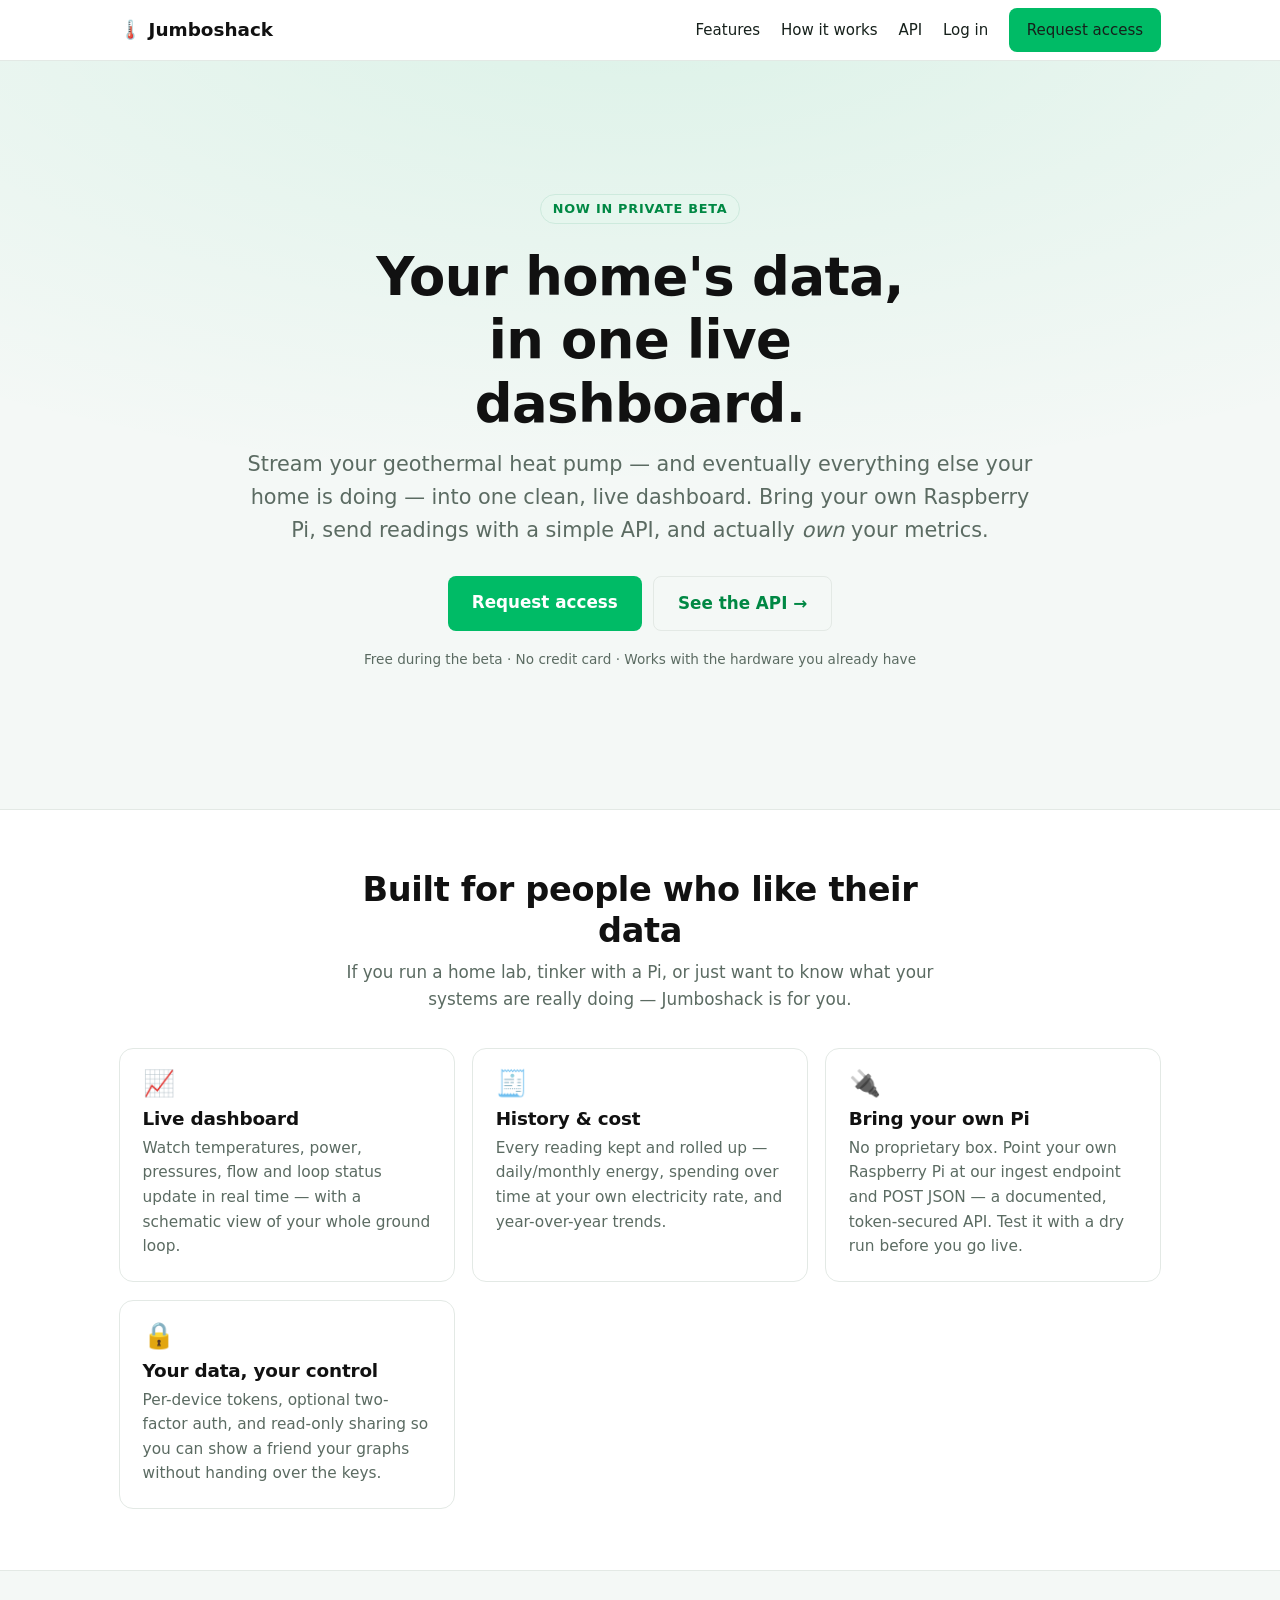
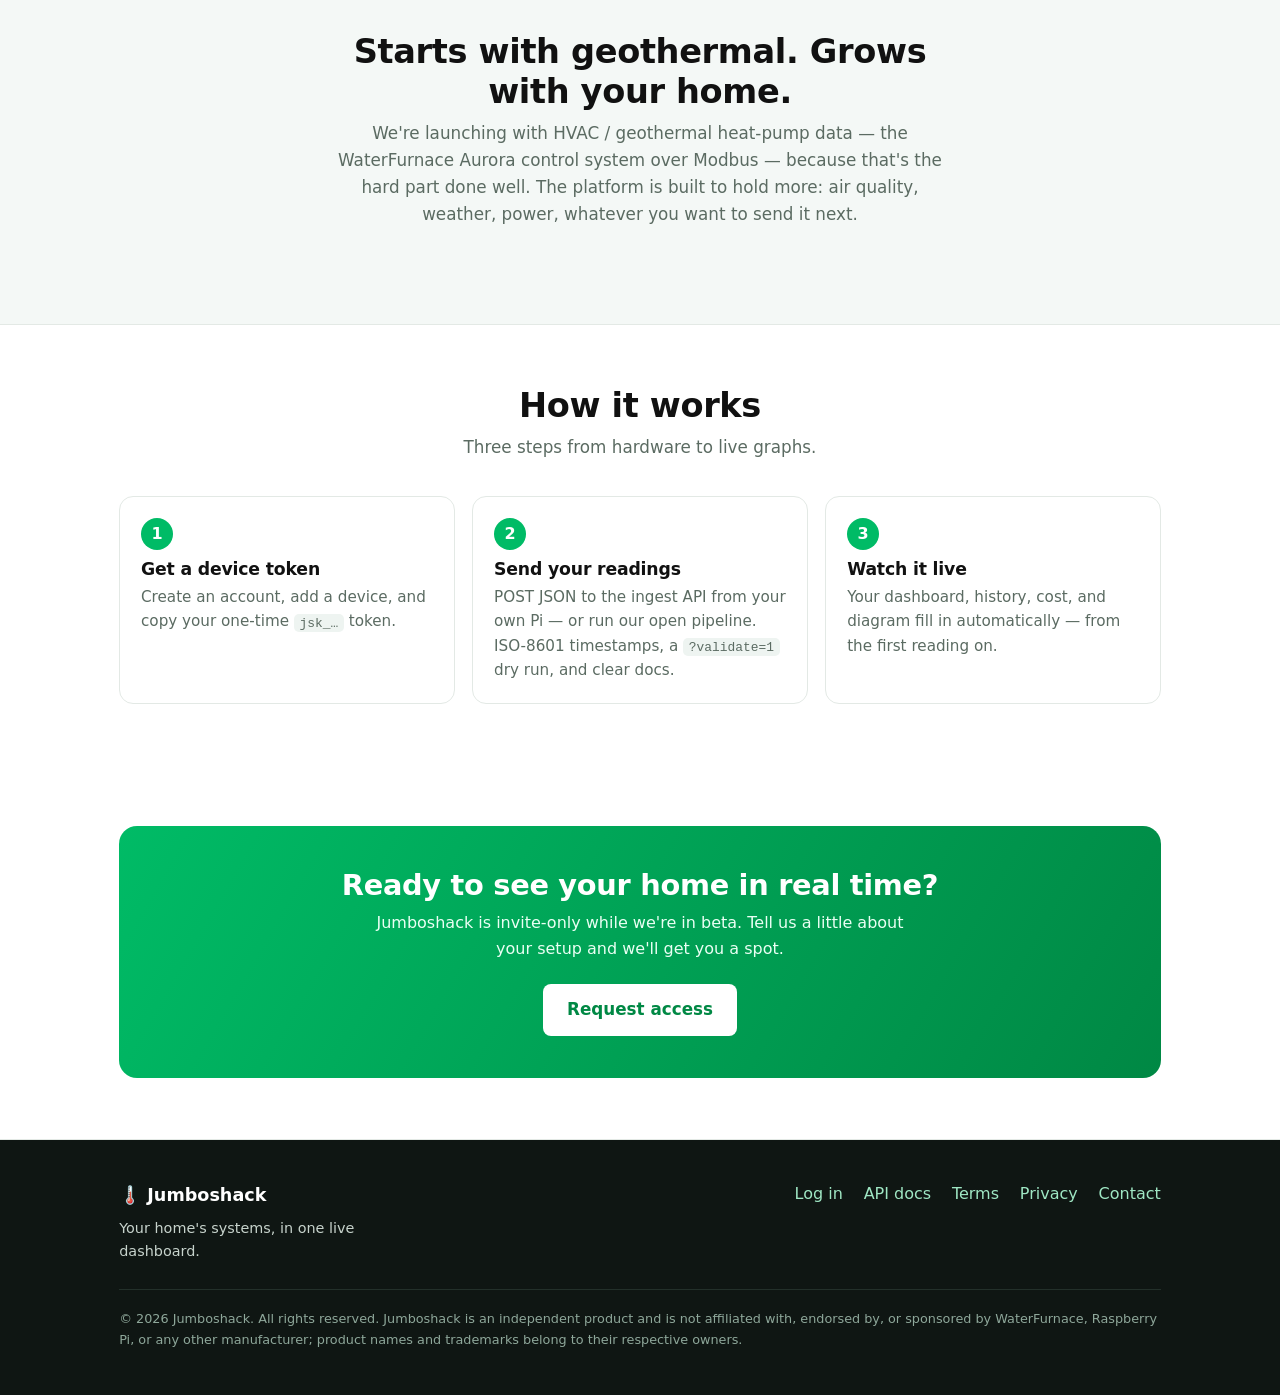
==== index.html @ 41e6fee7 "Add landing page + Terms & Privacy (v1)" ====
<!doctype html>
<html lang="en">
<head>
<meta charset="utf-8">
<meta name="viewport" content="width=device-width,initial-scale=1">
<title>Jumboshack — your home's data, in one live dashboard</title>
<meta name="description" content="Stream your geothermal heat pump (and more) into one live dashboard. Bring your own Raspberry Pi, send data with a simple API, and own your metrics. Built for home-lab tinkerers.">
<meta property="og:title" content="Jumboshack — your home's data, in one live dashboard">
<meta property="og:description" content="Stream your geothermal heat pump and more into one live dashboard. Bring your own Pi, send data with a simple API, own your metrics.">
<meta property="og:type" content="website">
<link rel="icon" href="data:image/svg+xml,<svg xmlns='http://www.w3.org/2000/svg' viewBox='0 0 100 100'><text y='.9em' font-size='90'>🌡️</text></svg>">
<link rel="stylesheet" href="style.css">
</head>
<body>

<header class="nav">
  <div class="wrap">
    <a class="brand" href="/">🌡️ Jumboshack</a>
    <nav>
      <a href="#features" class="hide-sm">Features</a>
      <a href="#how" class="hide-sm">How it works</a>
      <a href="https://app.jumboshack.com/ingest-docs" class="hide-sm">API</a>
      <a href="https://app.jumboshack.com/login">Log in</a>
      <a class="btn" href="mailto:hello@jumboshack.com?subject=Jumboshack%20access%20request">Request access</a>
    </nav>
  </div>
</header>

<section class="hero">
  <div class="wrap">
    <span class="eyebrow">Now in private beta</span>
    <h1>Your home's data, in one live dashboard.</h1>
    <p class="sub">Stream your geothermal heat pump — and eventually everything else your home is doing — into one clean, live dashboard. Bring your own Raspberry Pi, send readings with a simple API, and actually <em>own</em> your metrics.</p>
    <div class="cta-row">
      <a class="btn lg" href="mailto:hello@jumboshack.com?subject=Jumboshack%20access%20request">Request access</a>
      <a class="btn ghost lg" href="https://app.jumboshack.com/ingest-docs">See the API →</a>
    </div>
    <p class="note">Free during the beta · No credit card · Works with the hardware you already have</p>
  </div>
</section>

<section id="features">
  <div class="wrap">
    <div class="section-head">
      <h2>Built for people who like their data</h2>
      <p>If you run a home lab, tinker with a Pi, or just want to know what your systems are really doing — Jumboshack is for you.</p>
    </div>
    <div class="grid">
      <div class="card">
        <div class="ic">📈</div>
        <h3>Live dashboard</h3>
        <p>Watch temperatures, power, pressures, flow and loop status update in real time — with a schematic view of your whole ground loop.</p>
      </div>
      <div class="card">
        <div class="ic">🧾</div>
        <h3>History &amp; cost</h3>
        <p>Every reading kept and rolled up — daily/monthly energy, spending over time at your own electricity rate, and year-over-year trends.</p>
      </div>
      <div class="card">
        <div class="ic">🔌</div>
        <h3>Bring your own Pi</h3>
        <p>No proprietary box. Point your own Raspberry Pi at our ingest endpoint and POST JSON — a documented, token-secured API. Test it with a dry run before you go live.</p>
      </div>
      <div class="card">
        <div class="ic">🔒</div>
        <h3>Your data, your control</h3>
        <p>Per-device tokens, optional two-factor auth, and read-only sharing so you can show a friend your graphs without handing over the keys.</p>
      </div>
    </div>
  </div>
</section>

<section class="soft-bg">
  <div class="wrap">
    <div class="section-head">
      <h2>Starts with geothermal. Grows with your home.</h2>
      <p>We're launching with HVAC / geothermal heat-pump data — the WaterFurnace Aurora control system over Modbus — because that's the hard part done well. The platform is built to hold more: air quality, weather, power, whatever you want to send it next.</p>
    </div>
  </div>
</section>

<section id="how">
  <div class="wrap">
    <div class="section-head">
      <h2>How it works</h2>
      <p>Three steps from hardware to live graphs.</p>
    </div>
    <div class="steps">
      <div class="step">
        <h3>Get a device token</h3>
        <p>Create an account, add a device, and copy your one-time <code>jsk_…</code> token.</p>
      </div>
      <div class="step">
        <h3>Send your readings</h3>
        <p>POST JSON to the ingest API from your own Pi — or run our open pipeline. ISO-8601 timestamps, a <code>?validate=1</code> dry run, and clear docs.</p>
      </div>
      <div class="step">
        <h3>Watch it live</h3>
        <p>Your dashboard, history, cost, and diagram fill in automatically — from the first reading on.</p>
      </div>
    </div>
  </div>
</section>

<section>
  <div class="wrap">
    <div class="band">
      <h2>Ready to see your home in real time?</h2>
      <p>Jumboshack is invite-only while we're in beta. Tell us a little about your setup and we'll get you a spot.</p>
      <a class="btn lg" href="mailto:hello@jumboshack.com?subject=Jumboshack%20access%20request">Request access</a>
    </div>
  </div>
</section>

<footer>
  <div class="wrap">
    <div class="cols">
      <div>
        <div class="brand" style="font-size:1.1rem">🌡️ Jumboshack</div>
        <p style="max-width:34ch;font-size:.9rem;margin:.5rem 0 0">Your home's systems, in one live dashboard.</p>
      </div>
      <nav>
        <a href="https://app.jumboshack.com/login">Log in</a>
        <a href="https://app.jumboshack.com/ingest-docs">API docs</a>
        <a href="terms.html">Terms</a>
        <a href="privacy.html">Privacy</a>
        <a href="mailto:hello@jumboshack.com">Contact</a>
      </nav>
    </div>
    <p class="fine">
      © 2026 Jumboshack. All rights reserved. Jumboshack is an independent product and is not affiliated with,
      endorsed by, or sponsored by WaterFurnace, Raspberry Pi, or any other manufacturer; product names and
      trademarks belong to their respective owners.
    </p>
  </div>
</footer>

</body>
</html>
---- style.css ----
/* Jumboshack marketing site — shared styles */
:root{
  --green:#0b6; --green-dark:#0a5; --green-ink:#084;
  --ink:#16201b; --muted:#5b6b62; --bg:#fff; --soft:#f4f8f6;
  --border:#e3e9e5; --maxw:1080px; --readw:720px;
  --font:system-ui,-apple-system,"Segoe UI",Roboto,Helvetica,Arial,sans-serif;
  --mono:ui-monospace,SFMono-Regular,Menlo,Consolas,monospace;
}
*{box-sizing:border-box}
html{scroll-behavior:smooth}
body{margin:0;font-family:var(--font);color:var(--ink);background:var(--bg);line-height:1.6;-webkit-font-smoothing:antialiased}
a{color:var(--green-ink);text-decoration:none}
a:hover{text-decoration:underline}
h1,h2,h3{line-height:1.2;color:#111;letter-spacing:-.01em}
.wrap{max-width:var(--maxw);margin:0 auto;padding:0 1.2rem}

/* nav */
.nav{position:sticky;top:0;z-index:20;background:rgba(255,255,255,.9);backdrop-filter:blur(8px);border-bottom:1px solid var(--border)}
.nav .wrap{display:flex;align-items:center;gap:1rem;height:60px}
.brand{font-weight:800;font-size:1.15rem;color:#111;display:flex;align-items:center;gap:.4rem}
.brand:hover{text-decoration:none}
.nav nav{margin-left:auto;display:flex;gap:1.3rem;align-items:center}
.nav nav a{color:var(--ink);font-weight:500;font-size:.94rem}
.btn{display:inline-block;background:var(--green);color:#fff;padding:.6rem 1.1rem;border-radius:8px;font-weight:600;border:0;cursor:pointer;transition:background .15s}
.btn:hover{background:var(--green-dark);text-decoration:none}
.btn.ghost{background:transparent;color:var(--green-ink);border:1px solid var(--border)}
.btn.ghost:hover{background:var(--soft)}
.btn.lg{padding:.8rem 1.5rem;font-size:1.05rem}
@media(max-width:640px){.nav nav a.hide-sm{display:none}}

/* hero */
.hero{background:radial-gradient(1200px 500px at 50% -10%,rgba(0,187,102,.10),transparent),var(--soft);border-bottom:1px solid var(--border)}
.hero .wrap{padding:4.5rem 1.2rem 4rem;text-align:center}
.eyebrow{display:inline-block;font-size:.8rem;font-weight:700;letter-spacing:.06em;text-transform:uppercase;color:var(--green-ink);background:#e6f6ee;border:1px solid #cdeadd;padding:.25rem .7rem;border-radius:999px;margin-bottom:1.1rem}
.hero h1{font-size:clamp(2rem,5vw,3.3rem);margin:.2rem 0 .8rem;max-width:16ch;margin-left:auto;margin-right:auto}
.hero p.sub{font-size:clamp(1.05rem,2.2vw,1.3rem);color:var(--muted);max-width:60ch;margin:0 auto 1.8rem}
.cta-row{display:flex;gap:.7rem;justify-content:center;flex-wrap:wrap}
.hero .note{margin-top:1.1rem;font-size:.85rem;color:var(--muted)}

/* sections */
section{padding:3.8rem 0}
.section-head{text-align:center;max-width:60ch;margin:0 auto 2.2rem}
.section-head h2{font-size:clamp(1.5rem,3.5vw,2.1rem);margin:0 0 .5rem}
.section-head p{color:var(--muted);margin:0;font-size:1.05rem}
.soft-bg{background:var(--soft);border-top:1px solid var(--border);border-bottom:1px solid var(--border)}

/* feature grid */
.grid{display:grid;grid-template-columns:repeat(auto-fit,minmax(250px,1fr));gap:1.1rem}
.card{background:var(--bg);border:1px solid var(--border);border-radius:14px;padding:1.4rem}
.card .ic{font-size:1.6rem;line-height:1}
.card h3{margin:.7rem 0 .35rem;font-size:1.15rem}
.card p{margin:0;color:var(--muted);font-size:.96rem}

/* steps */
.steps{display:grid;grid-template-columns:repeat(auto-fit,minmax(220px,1fr));gap:1.1rem;counter-reset:s}
.step{position:relative;padding:1.3rem 1.3rem 1.3rem 1.3rem;border:1px solid var(--border);border-radius:14px;background:#fff}
.step::before{counter-increment:s;content:counter(s);display:inline-flex;align-items:center;justify-content:center;width:2rem;height:2rem;border-radius:50%;background:var(--green);color:#fff;font-weight:700;margin-bottom:.6rem}
.step h3{margin:0 0 .3rem;font-size:1.08rem}
.step p{margin:0;color:var(--muted);font-size:.95rem}
.step code{font-family:var(--mono);background:#eef4f1;padding:.1rem .35rem;border-radius:5px;font-size:.85em}

/* callout band */
.band{background:linear-gradient(120deg,var(--green),var(--green-ink));color:#fff;border-radius:18px;padding:2.6rem;text-align:center}
.band h2{color:#fff;margin:0 0 .5rem;font-size:1.8rem}
.band p{margin:0 auto 1.4rem;max-width:55ch;color:#eafff4}
.band .btn{background:#fff;color:var(--green-ink)}
.band .btn:hover{background:#eafff4}

/* footer */
footer{border-top:1px solid var(--border);background:#0f1613;color:#c7d3cc;padding:2.6rem 0 2rem}
footer a{color:#9fe7c4}
footer .cols{display:flex;justify-content:space-between;gap:2rem;flex-wrap:wrap}
footer .brand{color:#fff}
footer nav{display:flex;gap:1.3rem;flex-wrap:wrap}
footer .fine{margin-top:1.6rem;font-size:.8rem;color:#8ea79a;border-top:1px solid #23302a;padding-top:1.2rem}

/* legal pages */
.legal{max-width:var(--readw);margin:0 auto;padding:2.5rem 1.2rem 4rem}
.legal h1{font-size:2rem;margin-bottom:.2rem}
.legal .updated{color:var(--muted);font-size:.9rem;margin-bottom:2rem}
.legal h2{font-size:1.25rem;margin:2rem 0 .6rem}
.legal p,.legal li{color:#2b352f}
.legal a{color:var(--green-ink)}
.legal .disclaimer{background:var(--soft);border:1px solid var(--border);border-radius:10px;padding:1rem 1.1rem;font-size:.92rem;color:var(--muted)}
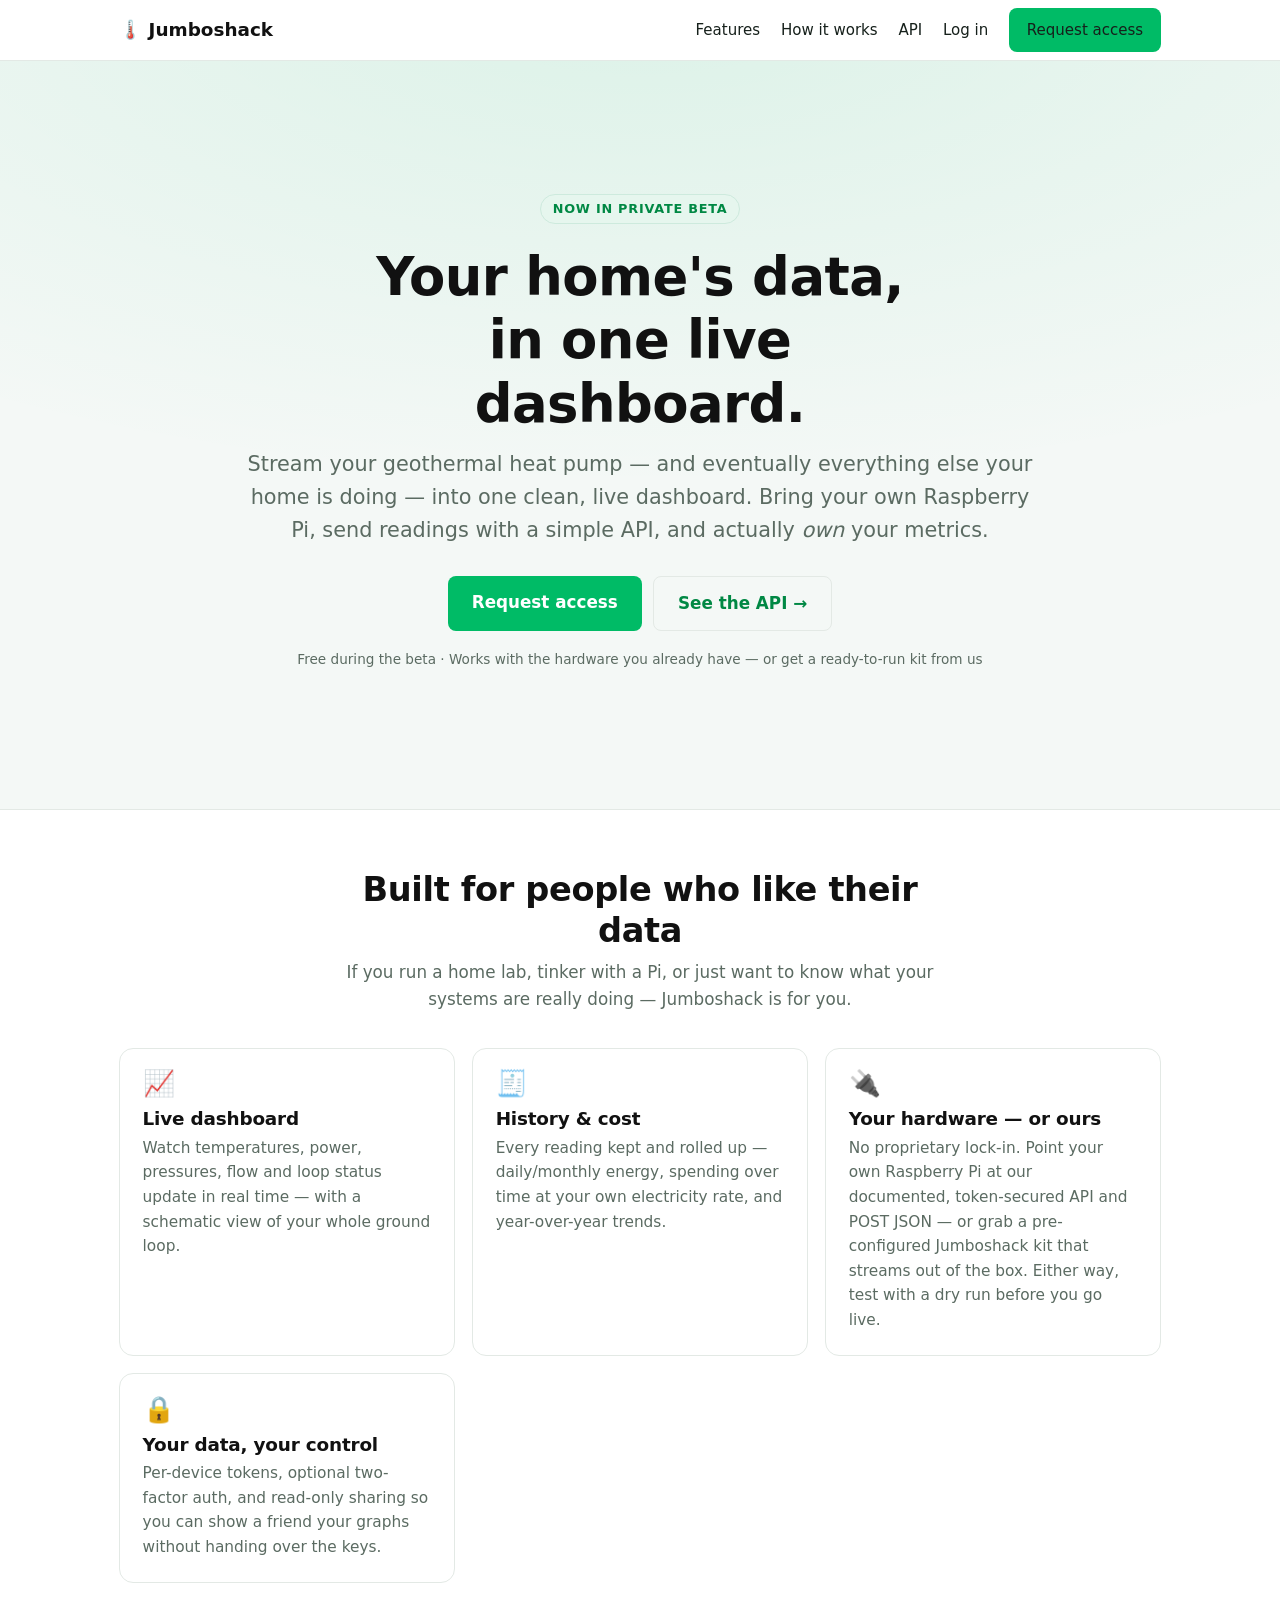
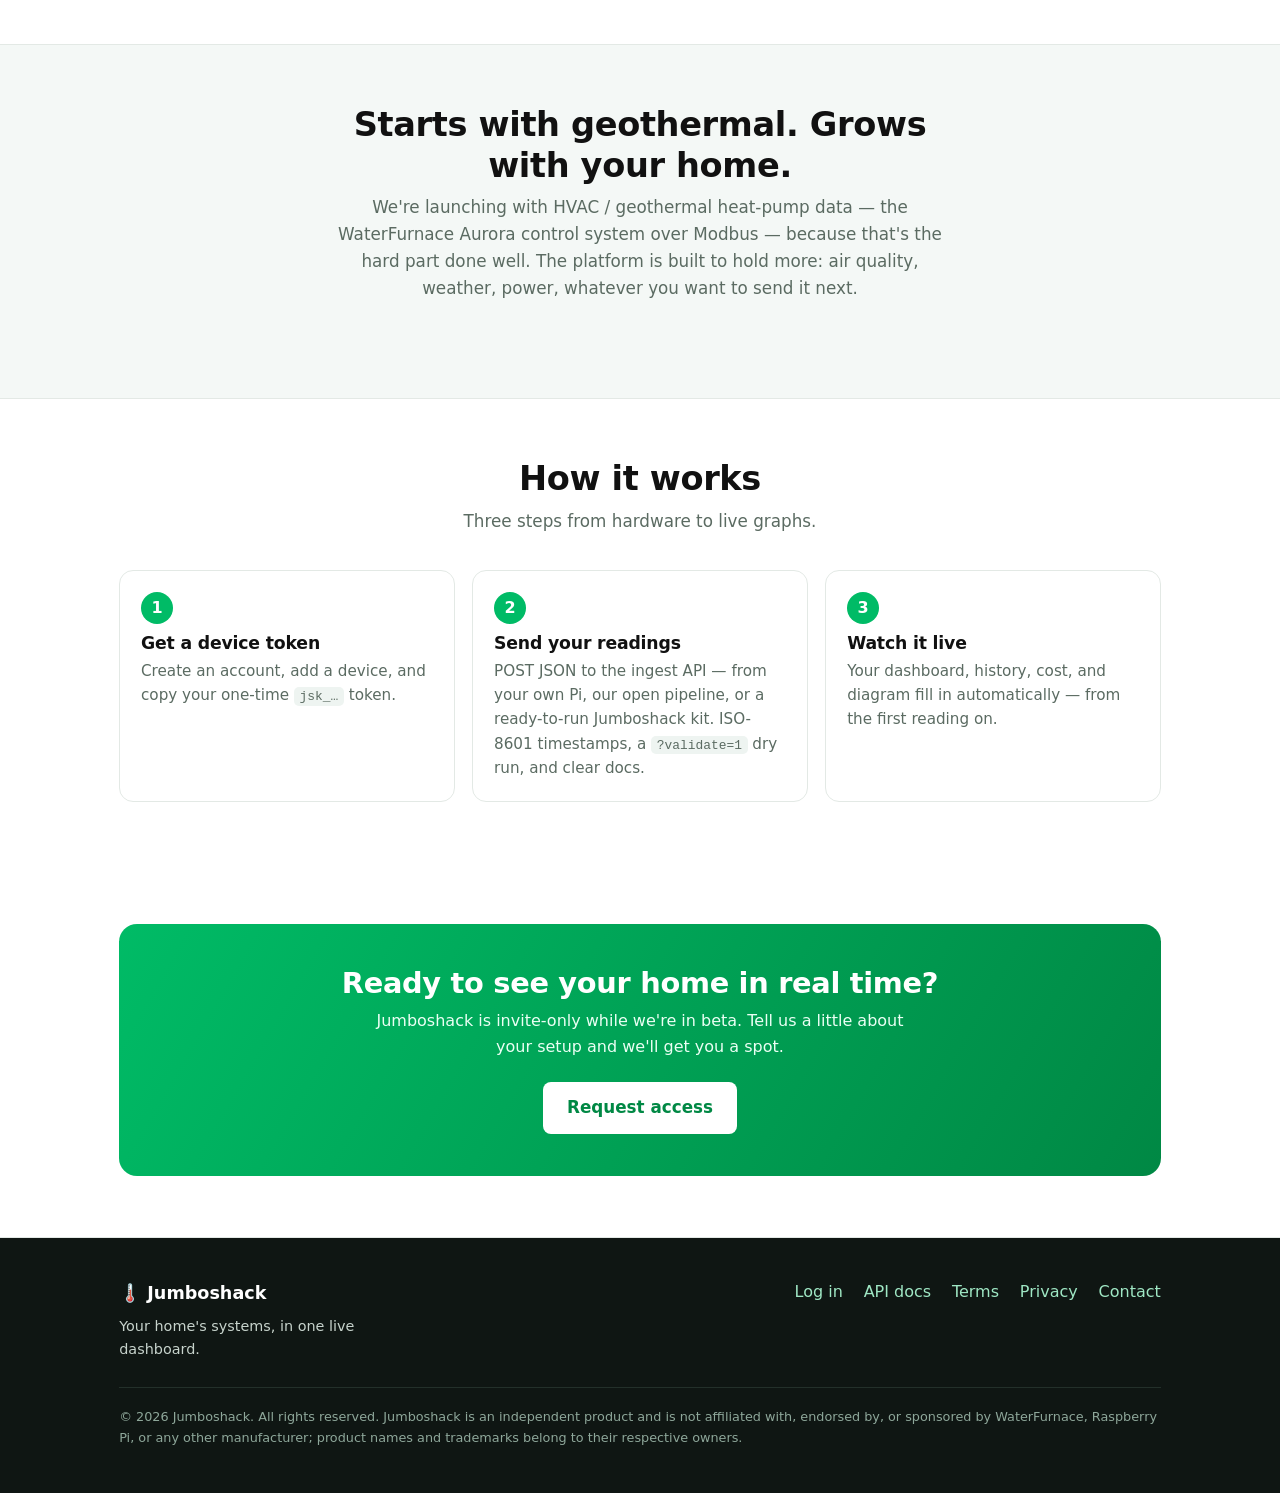
==== commit 9451a19b: "Landing: offer 'your hardware or ours' (ready-to-run kit)" ====
--- a/index.html
+++ b/index.html
@@ -35,7 +35,7 @@
       <a class="btn lg" href="mailto:hello@jumboshack.com?subject=Jumboshack%20access%20request">Request access</a>
       <a class="btn ghost lg" href="https://app.jumboshack.com/ingest-docs">See the API →</a>
     </div>
-    <p class="note">Free during the beta · No credit card · Works with the hardware you already have</p>
+    <p class="note">Free during the beta · Works with the hardware you already have — or get a ready-to-run kit from us</p>
   </div>
 </section>
 
@@ -58,8 +58,8 @@
       </div>
       <div class="card">
         <div class="ic">🔌</div>
-        <h3>Bring your own Pi</h3>
-        <p>No proprietary box. Point your own Raspberry Pi at our ingest endpoint and POST JSON — a documented, token-secured API. Test it with a dry run before you go live.</p>
+        <h3>Your hardware — or ours</h3>
+        <p>No proprietary lock-in. Point your own Raspberry Pi at our documented, token-secured API and POST JSON — or grab a pre-configured Jumboshack kit that streams out of the box. Either way, test with a dry run before you go live.</p>
       </div>
       <div class="card">
         <div class="ic">🔒</div>
@@ -92,7 +92,7 @@
       </div>
       <div class="step">
         <h3>Send your readings</h3>
-        <p>POST JSON to the ingest API from your own Pi — or run our open pipeline. ISO-8601 timestamps, a <code>?validate=1</code> dry run, and clear docs.</p>
+        <p>POST JSON to the ingest API — from your own Pi, our open pipeline, or a ready-to-run Jumboshack kit. ISO-8601 timestamps, a <code>?validate=1</code> dry run, and clear docs.</p>
       </div>
       <div class="step">
         <h3>Watch it live</h3>
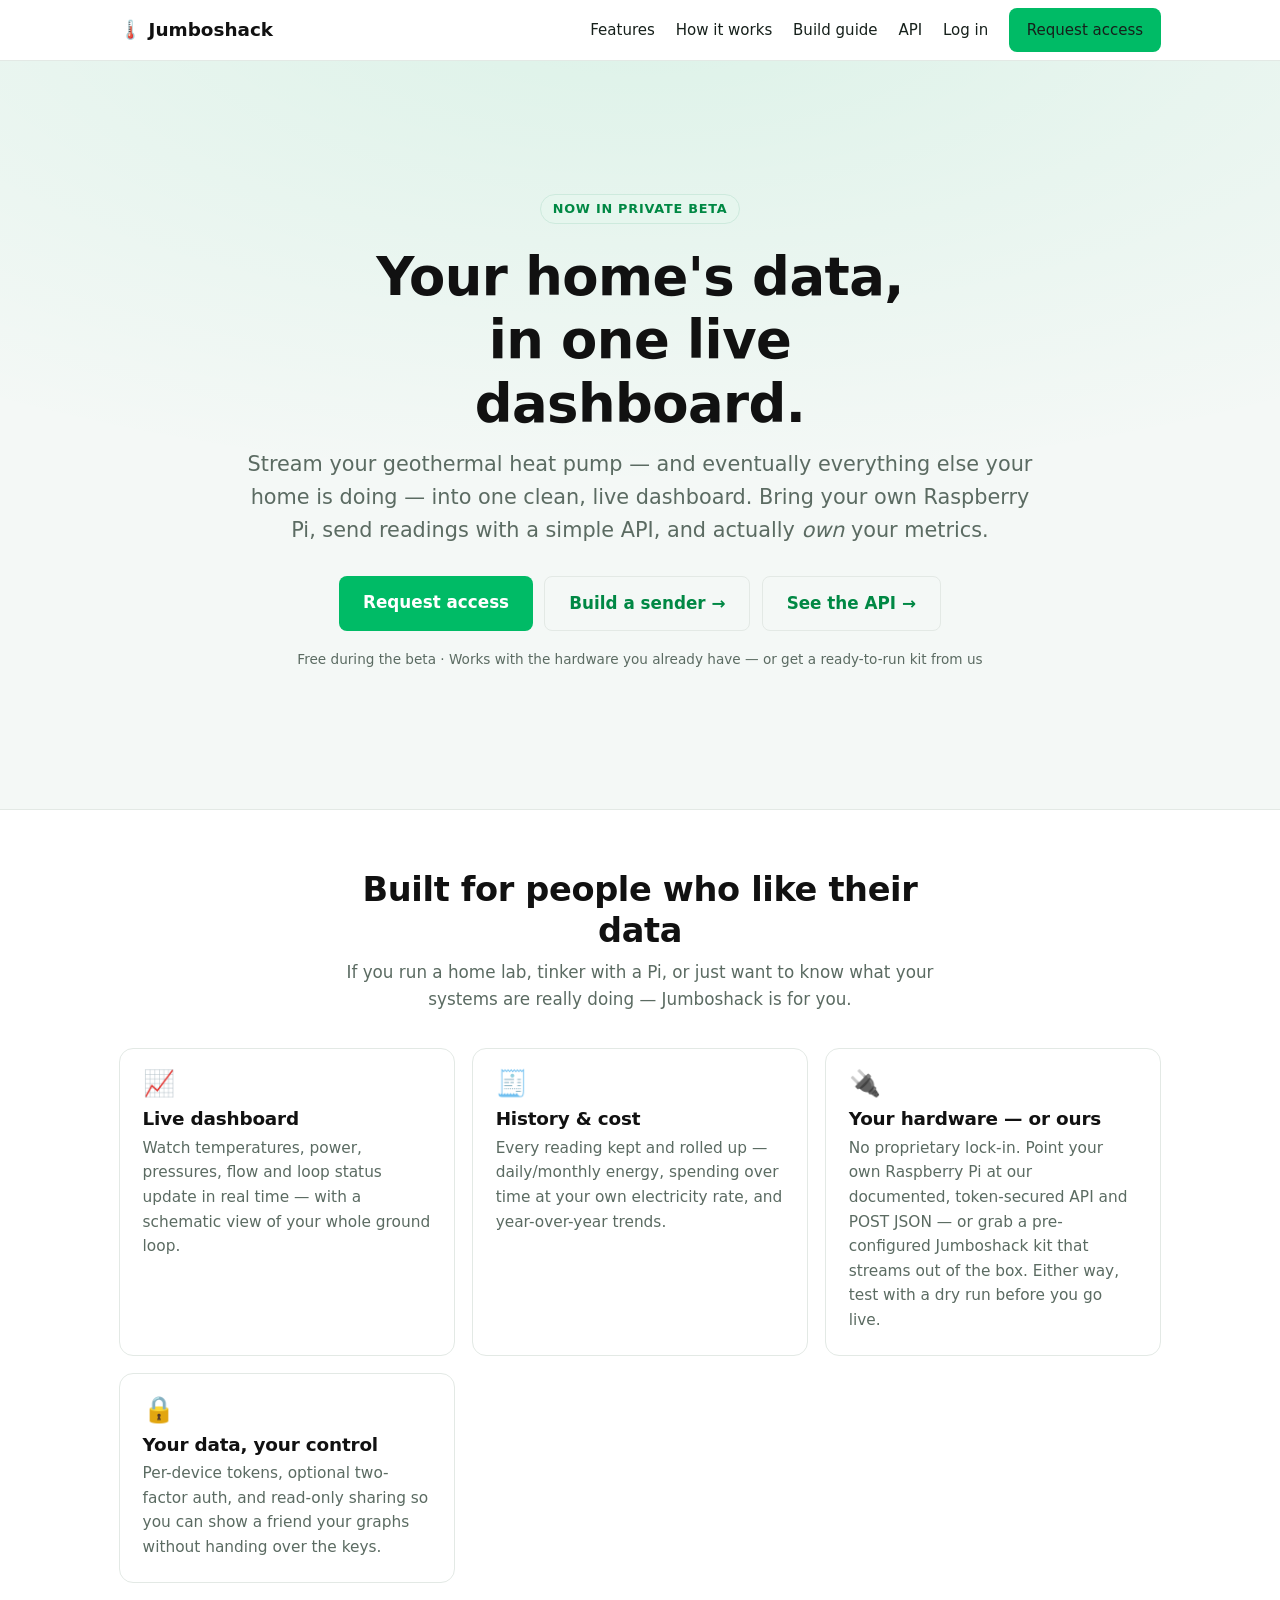
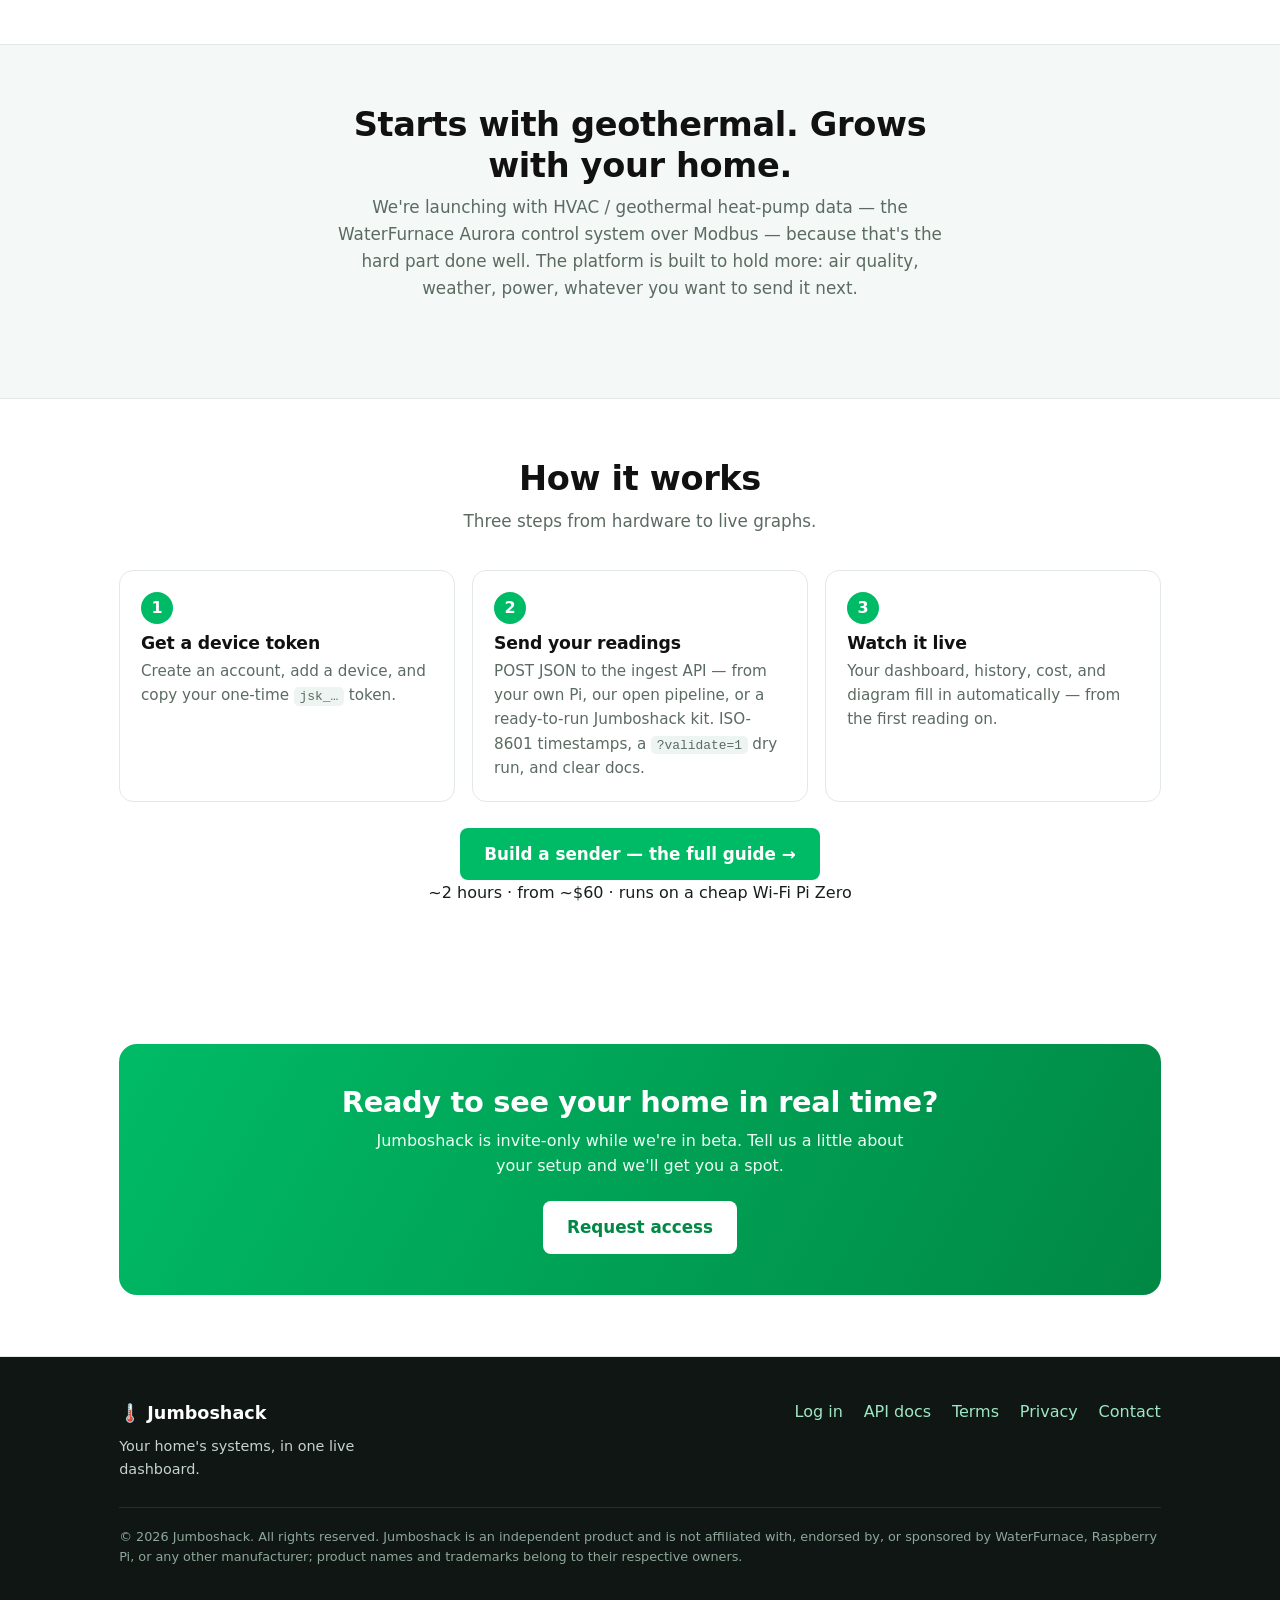
==== commit cc6711ad: "Guide: 'from ~$60' pricing + 'Build my setup' money-saver highlight (Python runs on cheap Wi-Fi Pis)" ====
--- a/index.html
+++ b/index.html
@@ -15,10 +15,11 @@
 
 <header class="nav">
   <div class="wrap">
-    <a class="brand" href="/">🌡️ Jumboshack</a>
+    <a class="brand" href="index.html">🌡️ Jumboshack</a>
     <nav>
       <a href="#features" class="hide-sm">Features</a>
       <a href="#how" class="hide-sm">How it works</a>
+      <a href="build.html" class="hide-sm">Build guide</a>
       <a href="https://app.jumboshack.com/ingest-docs" class="hide-sm">API</a>
       <a href="https://app.jumboshack.com/login">Log in</a>
       <a class="btn" href="mailto:hello@jumboshack.com?subject=Jumboshack%20access%20request">Request access</a>
@@ -33,6 +34,7 @@
     <p class="sub">Stream your geothermal heat pump — and eventually everything else your home is doing — into one clean, live dashboard. Bring your own Raspberry Pi, send readings with a simple API, and actually <em>own</em> your metrics.</p>
     <div class="cta-row">
       <a class="btn lg" href="mailto:hello@jumboshack.com?subject=Jumboshack%20access%20request">Request access</a>
+      <a class="btn ghost lg" href="build.html">Build a sender →</a>
       <a class="btn ghost lg" href="https://app.jumboshack.com/ingest-docs">See the API →</a>
     </div>
     <p class="note">Free during the beta · Works with the hardware you already have — or get a ready-to-run kit from us</p>
@@ -99,6 +101,10 @@
         <p>Your dashboard, history, cost, and diagram fill in automatically — from the first reading on.</p>
       </div>
     </div>
+    <p style="text-align:center;margin-top:1.6rem">
+      <a class="btn lg" href="build.html">Build a sender — the full guide →</a><br>
+      <span class="note">~2 hours · from ~$60 · runs on a cheap Wi-Fi Pi Zero</span>
+    </p>
   </div>
 </section>
 
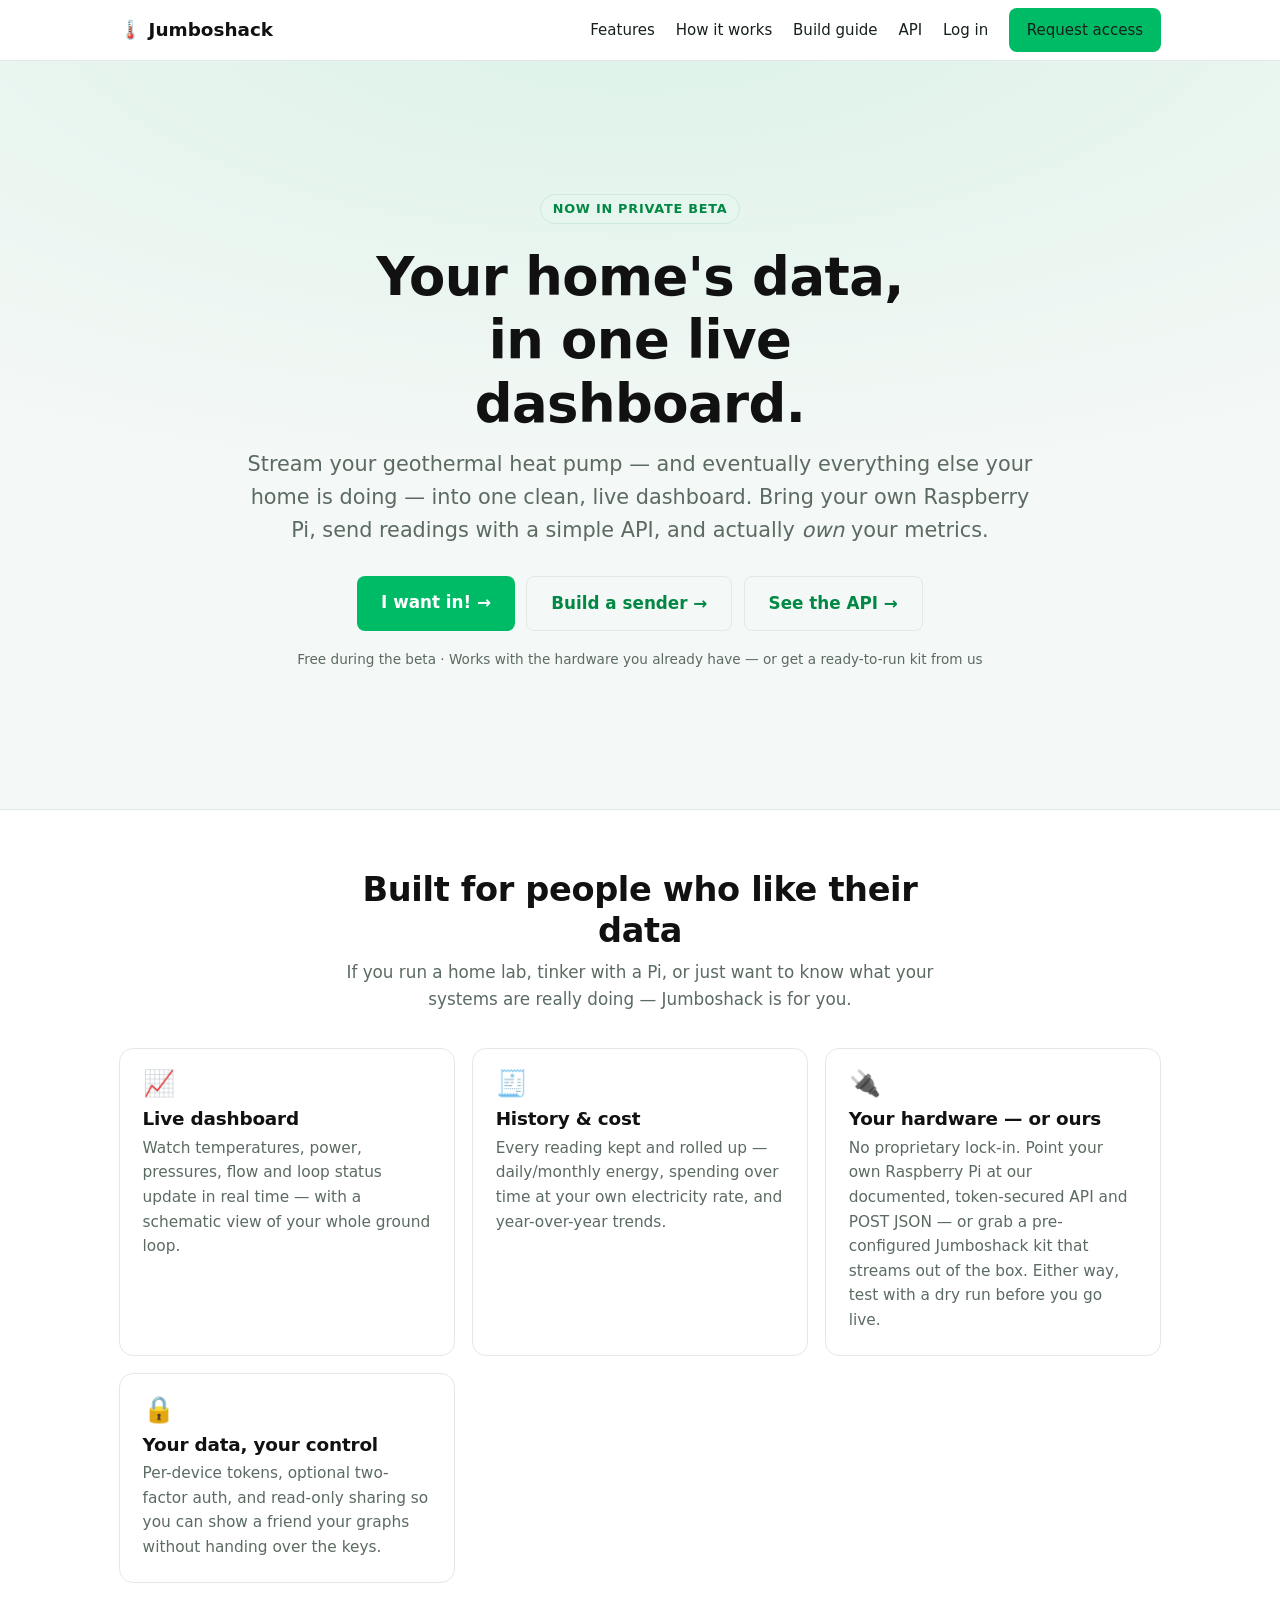
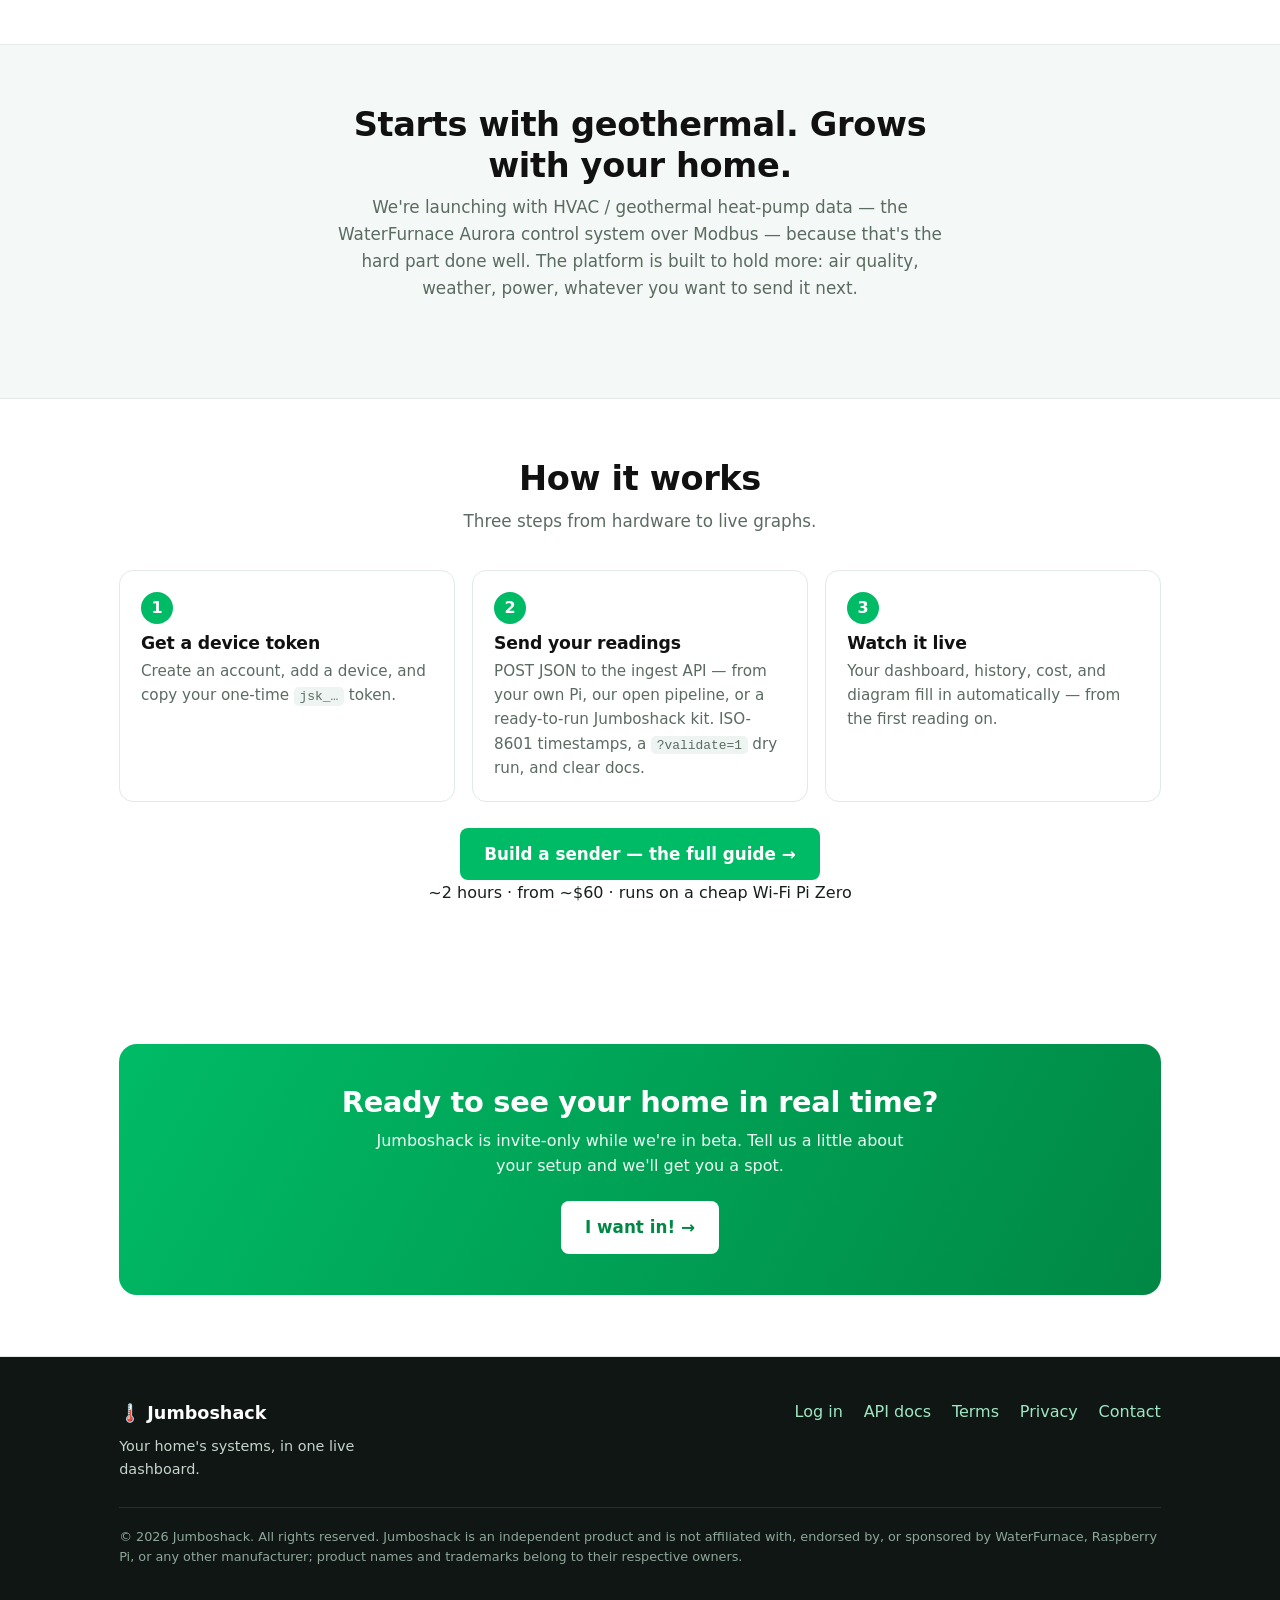
==== commit 108bdc8b: "Repoint 'Request access' CTAs from the (bouncing) mailto to the /request waitlist form hello@jumbosh" ====
--- a/index.html
+++ b/index.html
@@ -22,7 +22,7 @@
       <a href="build.html" class="hide-sm">Build guide</a>
       <a href="https://app.jumboshack.com/ingest-docs" class="hide-sm">API</a>
       <a href="https://app.jumboshack.com/login">Log in</a>
-      <a class="btn" href="mailto:hello@jumboshack.com?subject=Jumboshack%20access%20request">Request access</a>
+      <a class="btn" href="https://app.jumboshack.com/request">Request access</a>
     </nav>
   </div>
 </header>
@@ -33,7 +33,7 @@
     <h1>Your home's data, in one live dashboard.</h1>
     <p class="sub">Stream your geothermal heat pump — and eventually everything else your home is doing — into one clean, live dashboard. Bring your own Raspberry Pi, send readings with a simple API, and actually <em>own</em> your metrics.</p>
     <div class="cta-row">
-      <a class="btn lg" href="mailto:hello@jumboshack.com?subject=Jumboshack%20access%20request">Request access</a>
+      <a class="btn lg" href="https://app.jumboshack.com/request">I want in! →</a>
       <a class="btn ghost lg" href="build.html">Build a sender →</a>
       <a class="btn ghost lg" href="https://app.jumboshack.com/ingest-docs">See the API →</a>
     </div>
@@ -113,7 +113,7 @@
     <div class="band">
       <h2>Ready to see your home in real time?</h2>
       <p>Jumboshack is invite-only while we're in beta. Tell us a little about your setup and we'll get you a spot.</p>
-      <a class="btn lg" href="mailto:hello@jumboshack.com?subject=Jumboshack%20access%20request">Request access</a>
+      <a class="btn lg" href="https://app.jumboshack.com/request">I want in! →</a>
     </div>
   </div>
 </section>
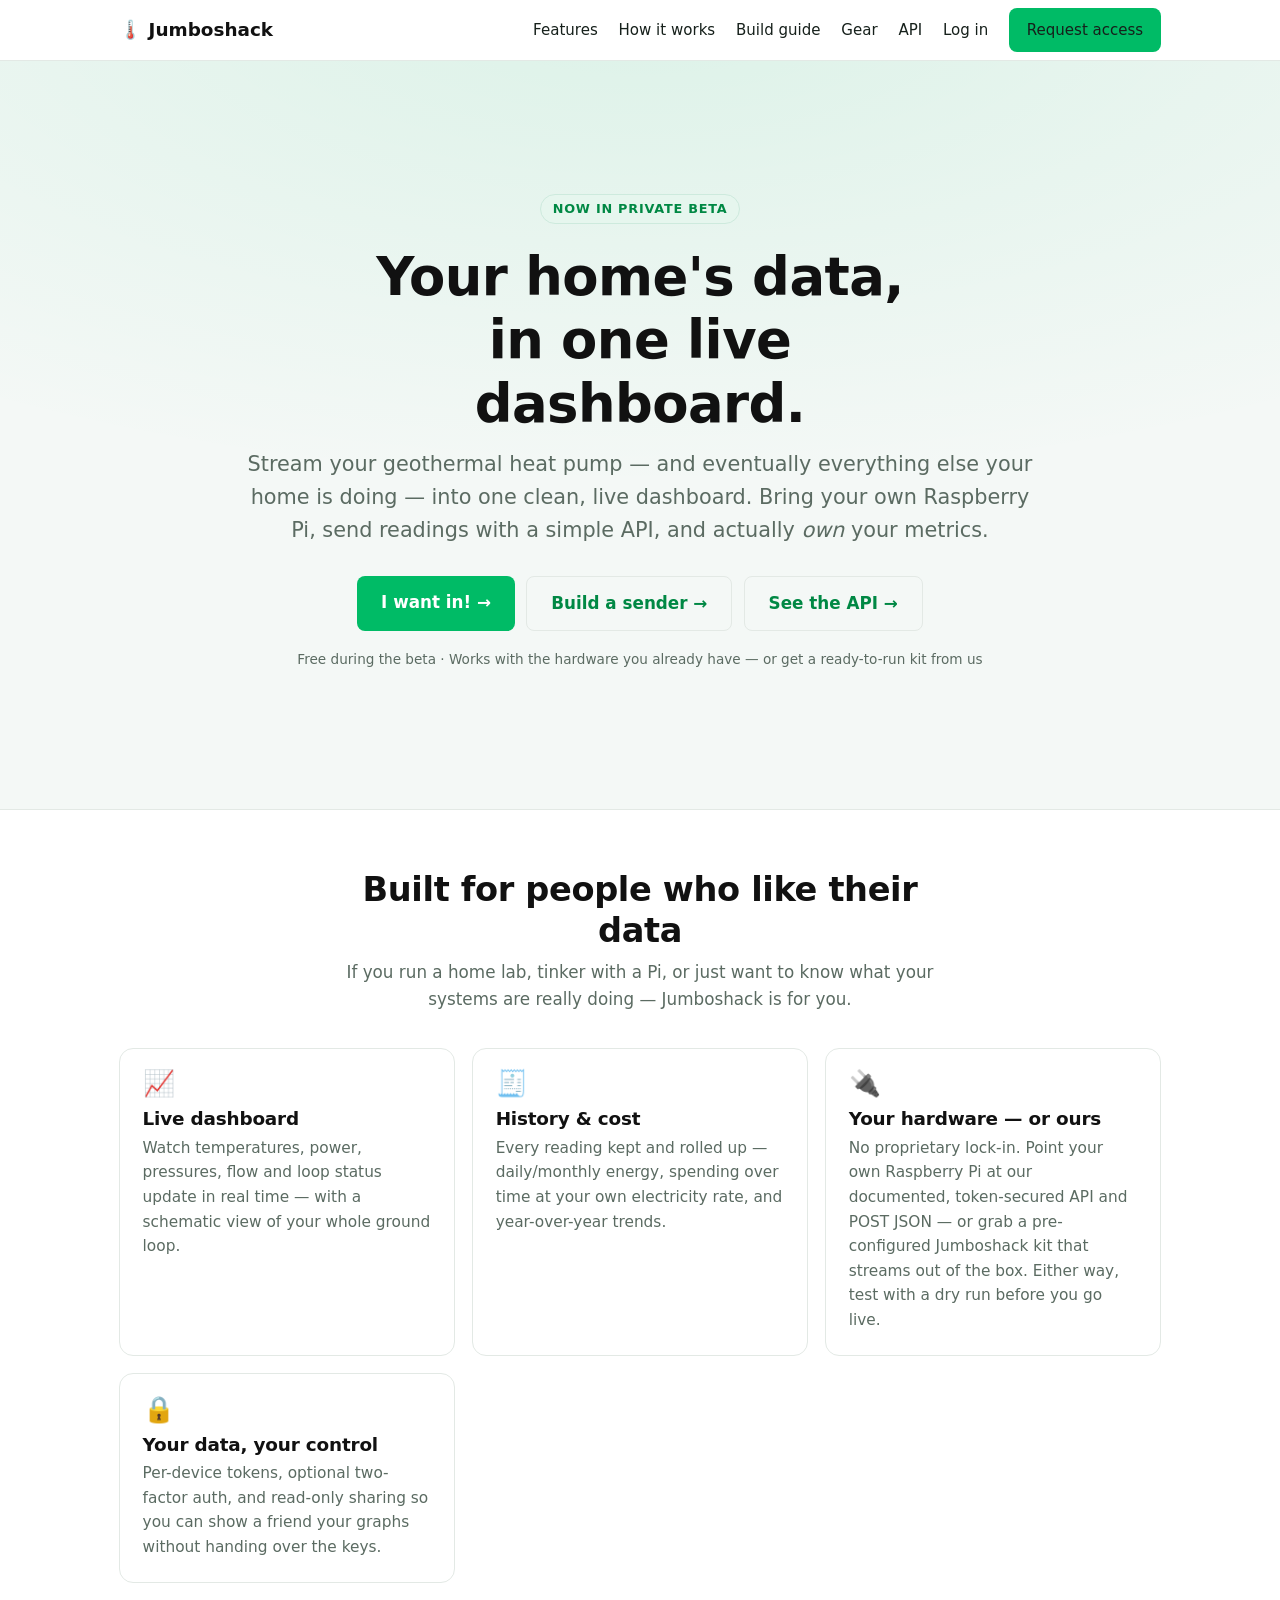
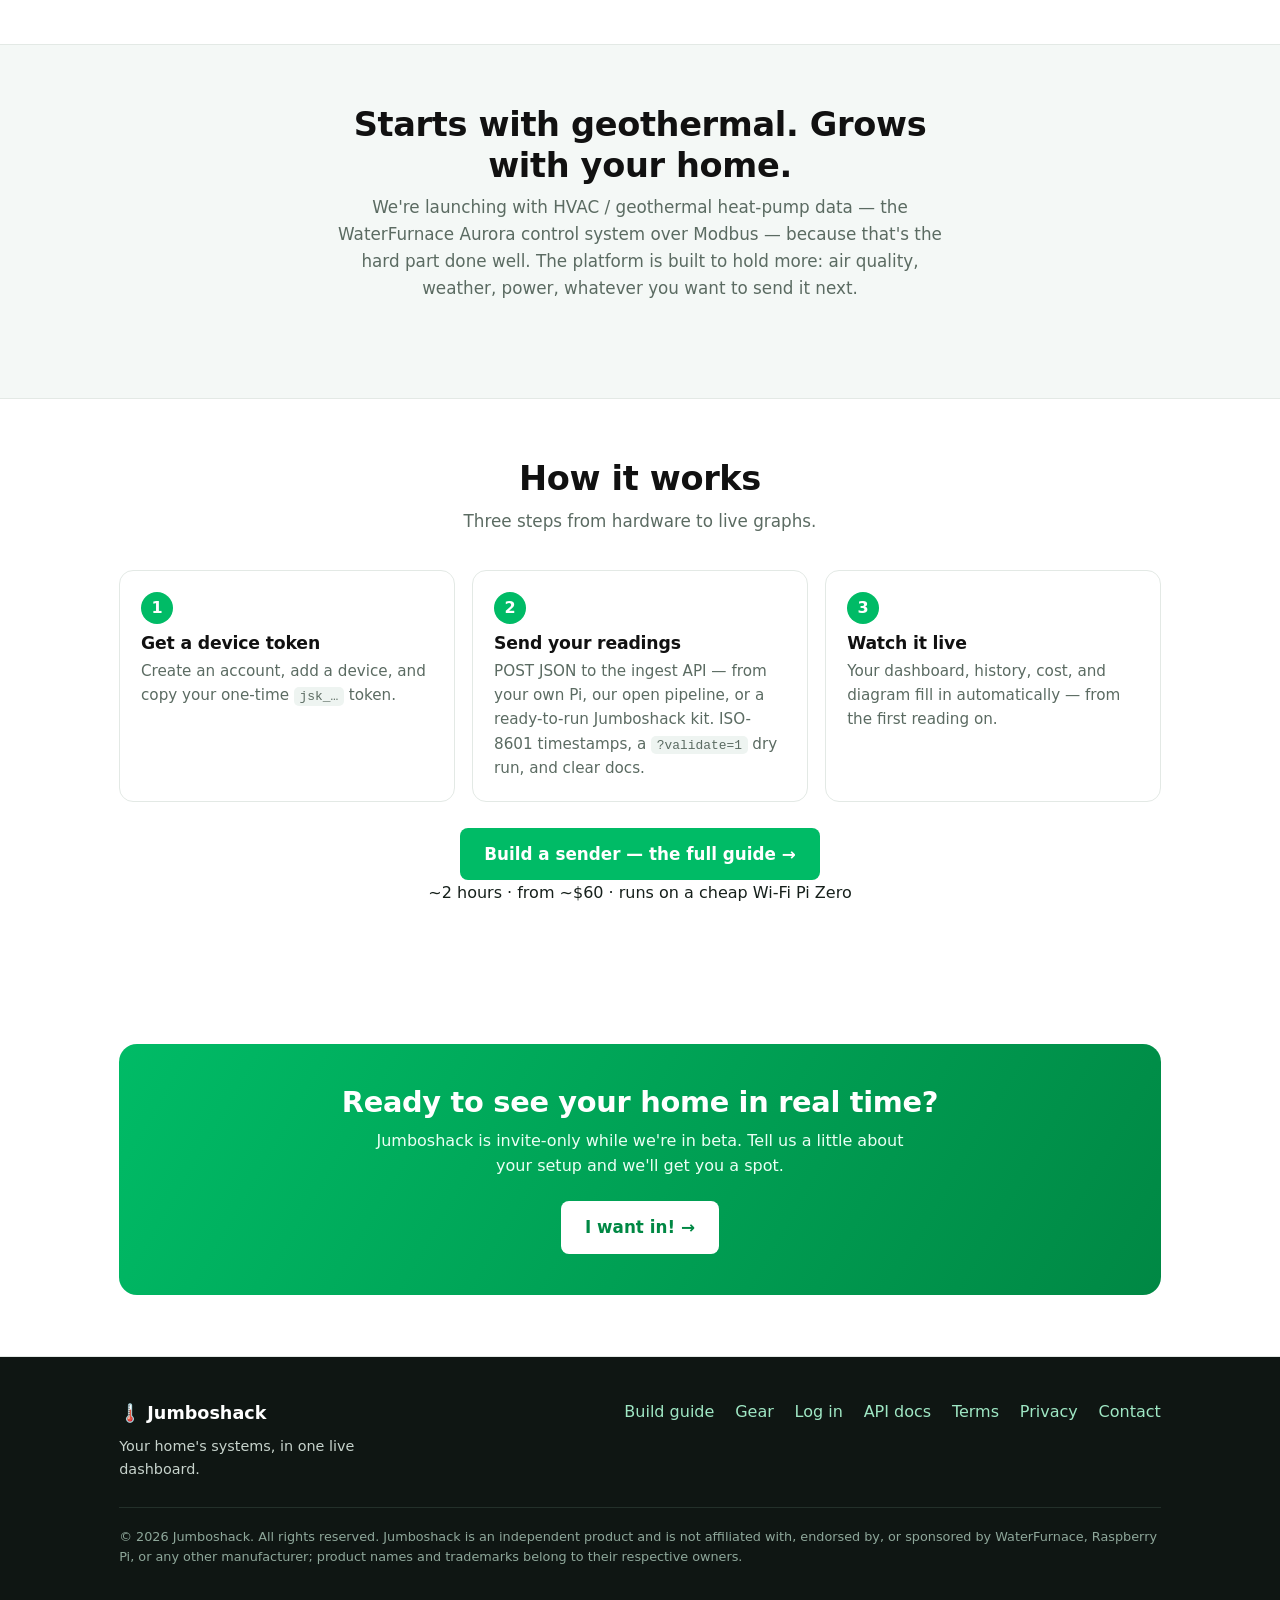
==== commit 9e00100f: "Add public Gear page (jumboshack.com/gear) + nav links New public, indexable gear hub listing the ha" ====
--- a/index.html
+++ b/index.html
@@ -20,6 +20,7 @@
       <a href="#features" class="hide-sm">Features</a>
       <a href="#how" class="hide-sm">How it works</a>
       <a href="build.html" class="hide-sm">Build guide</a>
+      <a href="gear.html" class="hide-sm">Gear</a>
       <a href="https://app.jumboshack.com/ingest-docs" class="hide-sm">API</a>
       <a href="https://app.jumboshack.com/login">Log in</a>
       <a class="btn" href="https://app.jumboshack.com/request">Request access</a>
@@ -126,6 +127,8 @@
         <p style="max-width:34ch;font-size:.9rem;margin:.5rem 0 0">Your home's systems, in one live dashboard.</p>
       </div>
       <nav>
+        <a href="build.html">Build guide</a>
+        <a href="gear.html">Gear</a>
         <a href="https://app.jumboshack.com/login">Log in</a>
         <a href="https://app.jumboshack.com/ingest-docs">API docs</a>
         <a href="terms.html">Terms</a>
